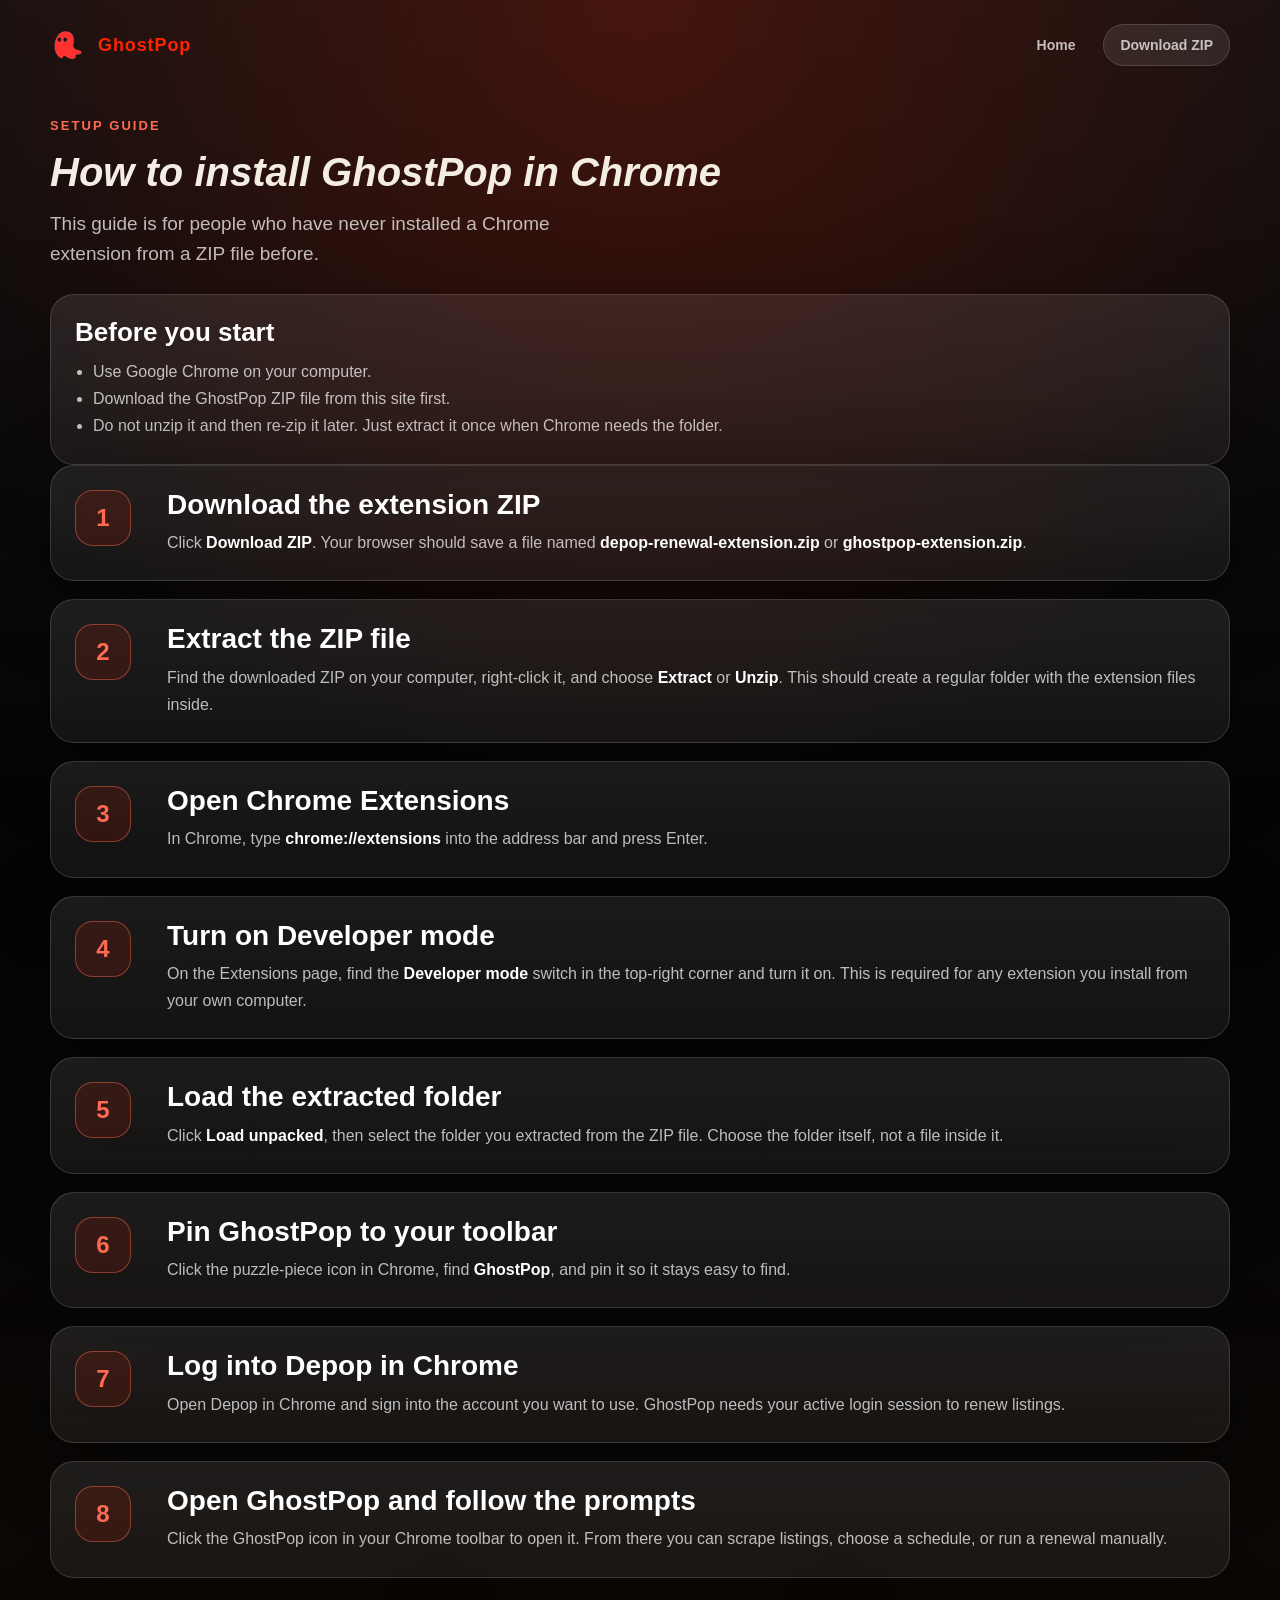
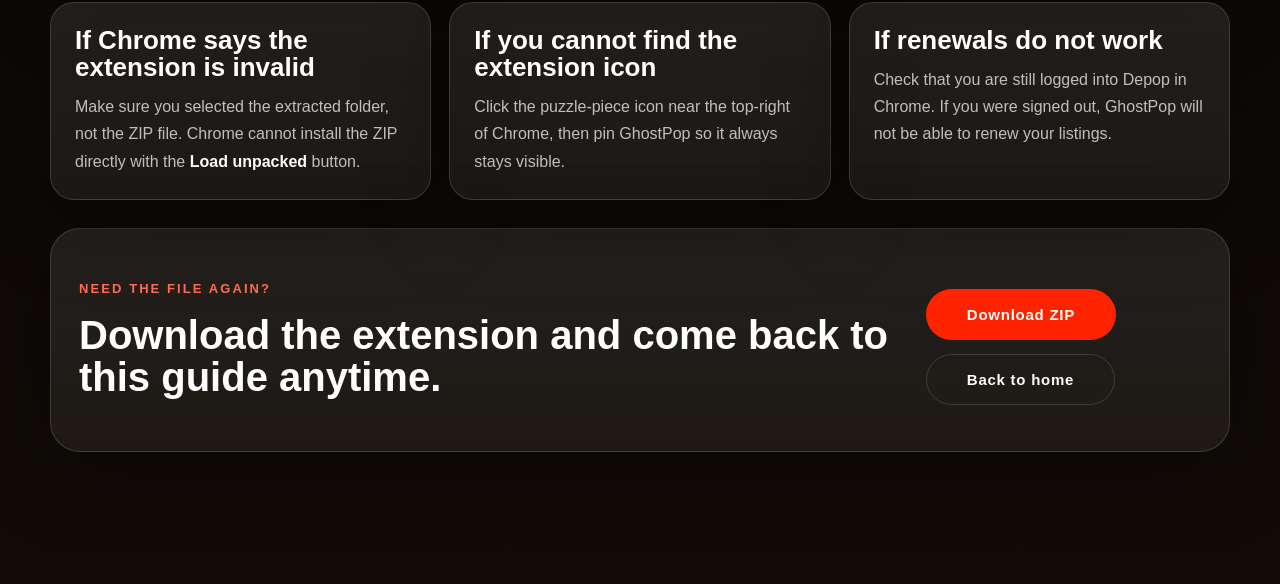
==== instructions.html @ 3f6aff55 "Add GhostPop download flow and setup guide" ====
<!DOCTYPE html>
<html lang="en">
<head>
  <meta charset="UTF-8">
  <meta name="viewport" content="width=device-width, initial-scale=1.0">
  <title>GhostPop Setup Guide</title>
  <link rel="stylesheet" href="style.css">
  <link rel="icon" href="assets/icon32.png">
</head>
<body>
  <div class="page-shell">
    <header class="site-header">
      <a class="brand" href="index.html" aria-label="GhostPop home">
        <img src="assets/icon128.png" alt="GhostPop logo">
        <span>GhostPop</span>
      </a>

      <nav class="site-nav" aria-label="Primary">
        <a href="index.html">Home</a>
        <a href="ghostpop-extension.zip" download="depop-renewal-extension.zip" class="nav-cta">Download ZIP</a>
      </nav>
    </header>

    <main class="instructions-page">
      <section class="instructions-hero">
        <p class="eyebrow">Setup guide</p>
        <h1>How to install GhostPop in Chrome</h1>
        <p class="hero-text">This guide is for people who have never installed a Chrome extension from a ZIP file before.</p>
      </section>

      <section class="callout-card">
        <h2>Before you start</h2>
        <ul>
          <li>Use Google Chrome on your computer.</li>
          <li>Download the GhostPop ZIP file from this site first.</li>
          <li>Do not unzip it and then re-zip it later. Just extract it once when Chrome needs the folder.</li>
        </ul>
      </section>

      <section class="instruction-steps">
        <article class="instruction-step">
          <div class="step-badge">1</div>
          <div>
            <h2>Download the extension ZIP</h2>
            <p>Click <strong>Download ZIP</strong>. Your browser should save a file named <strong>depop-renewal-extension.zip</strong> or <strong>ghostpop-extension.zip</strong>.</p>
          </div>
        </article>

        <article class="instruction-step">
          <div class="step-badge">2</div>
          <div>
            <h2>Extract the ZIP file</h2>
            <p>Find the downloaded ZIP on your computer, right-click it, and choose <strong>Extract</strong> or <strong>Unzip</strong>. This should create a regular folder with the extension files inside.</p>
          </div>
        </article>

        <article class="instruction-step">
          <div class="step-badge">3</div>
          <div>
            <h2>Open Chrome Extensions</h2>
            <p>In Chrome, type <strong>chrome://extensions</strong> into the address bar and press Enter.</p>
          </div>
        </article>

        <article class="instruction-step">
          <div class="step-badge">4</div>
          <div>
            <h2>Turn on Developer mode</h2>
            <p>On the Extensions page, find the <strong>Developer mode</strong> switch in the top-right corner and turn it on. This is required for any extension you install from your own computer.</p>
          </div>
        </article>

        <article class="instruction-step">
          <div class="step-badge">5</div>
          <div>
            <h2>Load the extracted folder</h2>
            <p>Click <strong>Load unpacked</strong>, then select the folder you extracted from the ZIP file. Choose the folder itself, not a file inside it.</p>
          </div>
        </article>

        <article class="instruction-step">
          <div class="step-badge">6</div>
          <div>
            <h2>Pin GhostPop to your toolbar</h2>
            <p>Click the puzzle-piece icon in Chrome, find <strong>GhostPop</strong>, and pin it so it stays easy to find.</p>
          </div>
        </article>

        <article class="instruction-step">
          <div class="step-badge">7</div>
          <div>
            <h2>Log into Depop in Chrome</h2>
            <p>Open Depop in Chrome and sign into the account you want to use. GhostPop needs your active login session to renew listings.</p>
          </div>
        </article>

        <article class="instruction-step">
          <div class="step-badge">8</div>
          <div>
            <h2>Open GhostPop and follow the prompts</h2>
            <p>Click the GhostPop icon in your Chrome toolbar to open it. From there you can scrape listings, choose a schedule, or run a renewal manually.</p>
          </div>
        </article>
      </section>

      <section class="callout-grid">
        <article class="callout-card">
          <h2>If Chrome says the extension is invalid</h2>
          <p>Make sure you selected the extracted folder, not the ZIP file. Chrome cannot install the ZIP directly with the <strong>Load unpacked</strong> button.</p>
        </article>

        <article class="callout-card">
          <h2>If you cannot find the extension icon</h2>
          <p>Click the puzzle-piece icon near the top-right of Chrome, then pin GhostPop so it always stays visible.</p>
        </article>

        <article class="callout-card">
          <h2>If renewals do not work</h2>
          <p>Check that you are still logged into Depop in Chrome. If you were signed out, GhostPop will not be able to renew your listings.</p>
        </article>
      </section>

      <section class="help-strip" aria-label="Download and return home">
        <div>
          <p class="eyebrow">Need the file again?</p>
          <h2>Download the extension and come back to this guide anytime.</h2>
        </div>
        <div class="hero-actions">
          <a href="ghostpop-extension.zip" download="depop-renewal-extension.zip" class="btn btn-primary">Download ZIP</a>
          <a href="index.html" class="btn btn-secondary">Back to home</a>
        </div>
      </section>
    </main>
  </div>
</body>
</html>
---- style.css ----
* {
  margin: 0;
  padding: 0;
  box-sizing: border-box;
}

:root {
  --red: #ff2300;
  --red-soft: #ff6a52;
  --black: #050505;
  --white: #ffffff;
  --cream: #f4ede3;
  --slate: rgba(255, 255, 255, 0.72);
  --border: rgba(255, 255, 255, 0.14);
  --panel: rgba(255, 255, 255, 0.06);
  --panel-strong: rgba(255, 255, 255, 0.09);
  --shadow: 0 24px 80px rgba(0, 0, 0, 0.35);
  --font: "Helvetica Neue", Helvetica, Arial, sans-serif;
}

body {
  font-family: var(--font);
  background:
    radial-gradient(circle at top, rgba(255, 35, 0, 0.22), transparent 35%),
    linear-gradient(180deg, #111 0%, var(--black) 38%, #120c08 100%);
  color: var(--white);
  overflow-x: hidden;
  min-height: 100vh;
}

a {
  color: inherit;
  text-decoration: none;
}

.page-shell {
  width: min(1180px, calc(100% - 32px));
  margin: 0 auto;
}

.site-header {
  display: flex;
  align-items: center;
  justify-content: space-between;
  gap: 24px;
  padding: 24px 0 12px;
}

.brand {
  display: inline-flex;
  align-items: center;
  gap: 12px;
}

.brand img {
  width: 36px;
  height: 36px;
}

.brand span {
  font-size: 18px;
  font-weight: 700;
  letter-spacing: 0.05em;
  color: var(--red);
}

.site-nav {
  display: flex;
  align-items: center;
  gap: 12px;
  flex-wrap: wrap;
}

.site-nav a {
  color: var(--slate);
  font-size: 14px;
  font-weight: 600;
  padding: 12px 16px;
  border-radius: 999px;
}

.site-nav a:hover,
.site-nav a:focus-visible,
.text-link:hover,
.text-link:focus-visible {
  color: var(--white);
}

.nav-cta {
  background: var(--panel-strong);
  border: 1px solid var(--border);
}

#hero {
  display: grid;
  grid-template-columns: minmax(0, 1.45fr) minmax(280px, 0.8fr);
  gap: 28px;
  align-items: stretch;
  padding: 64px 0 40px;
}

.hero-copy,
.install-card,
.callout-card,
.help-strip,
.instruction-step {
  border: 1px solid var(--border);
  background: linear-gradient(180deg, var(--panel-strong), var(--panel));
  box-shadow: var(--shadow);
}

.hero-copy {
  padding: 44px;
  border-radius: 36px;
}

#hero h1 {
  font-size: clamp(46px, 8vw, 92px);
  font-weight: 900;
  font-style: italic;
  color: var(--cream);
  letter-spacing: -0.02em;
  line-height: 0.95;
  max-width: 11ch;
  margin-bottom: 20px;
}

.eyebrow {
  font-size: 13px;
  text-transform: uppercase;
  letter-spacing: 0.16em;
  color: var(--red-soft);
  font-weight: 700;
  margin-bottom: 18px;
}

.hero-text {
  font-size: 19px;
  color: var(--slate);
  max-width: 34rem;
  line-height: 1.6;
}

.hero-actions {
  display: flex;
  flex-wrap: wrap;
  gap: 14px;
  margin: 32px 0 18px;
}

.microcopy {
  color: rgba(255, 255, 255, 0.52);
  font-size: 14px;
}

.install-card {
  border-radius: 28px;
  padding: 32px 28px;
  align-self: center;
}

.install-card h2,
.section-heading h2,
.help-strip h2,
.instructions-hero h1,
.callout-card h2,
.instruction-step h2,
.step h3 {
  font-size: clamp(28px, 4vw, 40px);
  line-height: 1.05;
}

.install-card ol {
  margin: 22px 0;
  padding-left: 20px;
  color: var(--slate);
  line-height: 1.7;
}

.text-link {
  display: inline-flex;
  align-items: center;
  gap: 8px;
  color: var(--red-soft);
  font-weight: 700;
}

.btn {
  display: inline-flex;
  align-items: center;
  justify-content: center;
  font-family: var(--font);
  font-weight: 700;
  font-size: 15px;
  padding: 16px 40px;
  border-radius: 999px;
  letter-spacing: 0.05em;
  transition: transform 0.2s, opacity 0.2s, border-color 0.2s;
  border: 1px solid transparent;
}

.btn:hover,
.btn:focus-visible {
  opacity: 0.92;
  transform: translateY(-1px);
}

.btn-primary {
  background: var(--red);
  color: var(--white);
}

.btn-secondary {
  background: transparent;
  color: var(--white);
  border-color: var(--border);
}

#how-it-works {
  padding: 34px 0 28px;
}

.section-heading {
  margin-bottom: 24px;
}

.steps {
  display: grid;
  grid-template-columns: repeat(3, minmax(0, 1fr));
  gap: 18px;
}

.step {
  display: flex;
  flex-direction: column;
  align-items: flex-start;
  gap: 18px;
  border: 1px solid var(--border);
  border-radius: 26px;
  padding: 28px;
  background: rgba(255, 255, 255, 0.03);
}

.step span {
  font-size: 42px;
  font-weight: 900;
  font-style: italic;
  color: var(--red);
  opacity: 0.9;
}

.step h3 {
  font-size: 24px;
  margin-bottom: 12px;
}

.step p {
  font-size: 17px;
  font-weight: 500;
  color: var(--slate);
  line-height: 1.6;
}

.help-strip {
  margin: 28px 0 60px;
  padding: 28px;
  border-radius: 30px;
  display: flex;
  align-items: center;
  justify-content: space-between;
  gap: 20px;
}

.instructions-page {
  padding: 40px 0 72px;
}

.instructions-hero {
  max-width: 760px;
  margin-bottom: 24px;
}

.instructions-hero h1 {
  font-style: italic;
  color: var(--cream);
  margin-bottom: 16px;
}

.callout-grid,
.instruction-steps {
  display: grid;
  gap: 18px;
}

.callout-grid {
  grid-template-columns: repeat(3, minmax(0, 1fr));
  margin-top: 24px;
}

.callout-card {
  border-radius: 24px;
  padding: 24px;
}

.callout-card h2 {
  font-size: 26px;
  margin-bottom: 12px;
}

.callout-card p,
.callout-card li {
  color: var(--slate);
  line-height: 1.7;
}

.callout-card ul {
  padding-left: 18px;
}

.instruction-step {
  display: grid;
  grid-template-columns: 72px 1fr;
  gap: 20px;
  border-radius: 24px;
  padding: 24px;
}

.step-badge {
  width: 56px;
  height: 56px;
  border-radius: 18px;
  background: rgba(255, 35, 0, 0.12);
  border: 1px solid rgba(255, 106, 82, 0.45);
  color: var(--red-soft);
  display: flex;
  align-items: center;
  justify-content: center;
  font-size: 24px;
  font-weight: 800;
}

.instruction-step h2 {
  font-size: 28px;
  margin-bottom: 10px;
}

.instruction-step p,
strong {
  line-height: 1.7;
}

.instruction-step p {
  color: var(--slate);
}

strong {
  color: var(--white);
}

footer {
  text-align: center;
  padding: 0 24px 60px;
  color: rgba(255, 255, 255, 0.3);
  font-size: 14px;
}

footer a:hover {
  color: var(--red);
}

@media (max-width: 980px) {
  #hero,
  .steps,
  .callout-grid {
    grid-template-columns: 1fr;
  }

  .help-strip,
  .site-header {
    flex-direction: column;
    align-items: flex-start;
  }
}

@media (max-width: 640px) {
  .page-shell {
    width: min(100% - 20px, 1180px);
  }

  .hero-copy,
  .install-card,
  .callout-card,
  .help-strip,
  .instruction-step {
    padding: 22px;
    border-radius: 22px;
  }

  .site-nav {
    width: 100%;
  }

  .site-nav a,
  .btn {
    width: 100%;
  }

  .instruction-step {
    grid-template-columns: 1fr;
  }
}
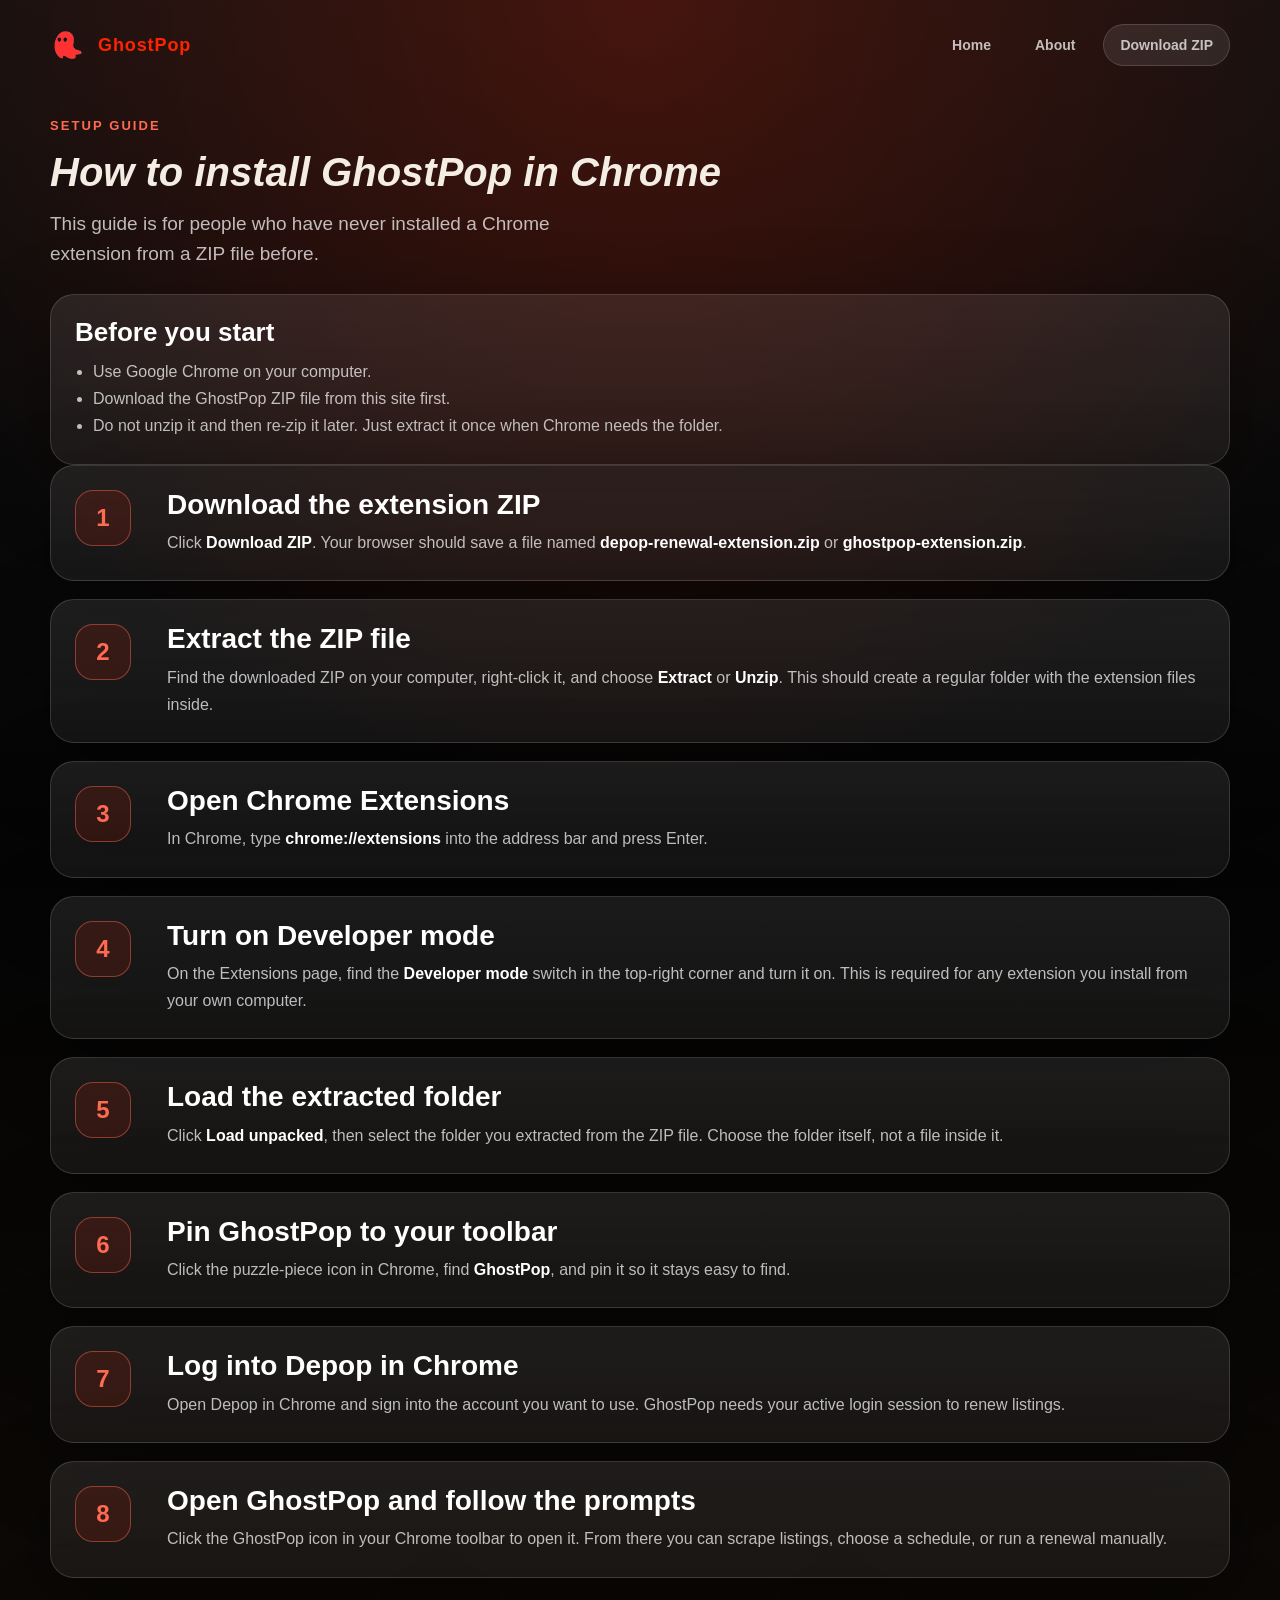
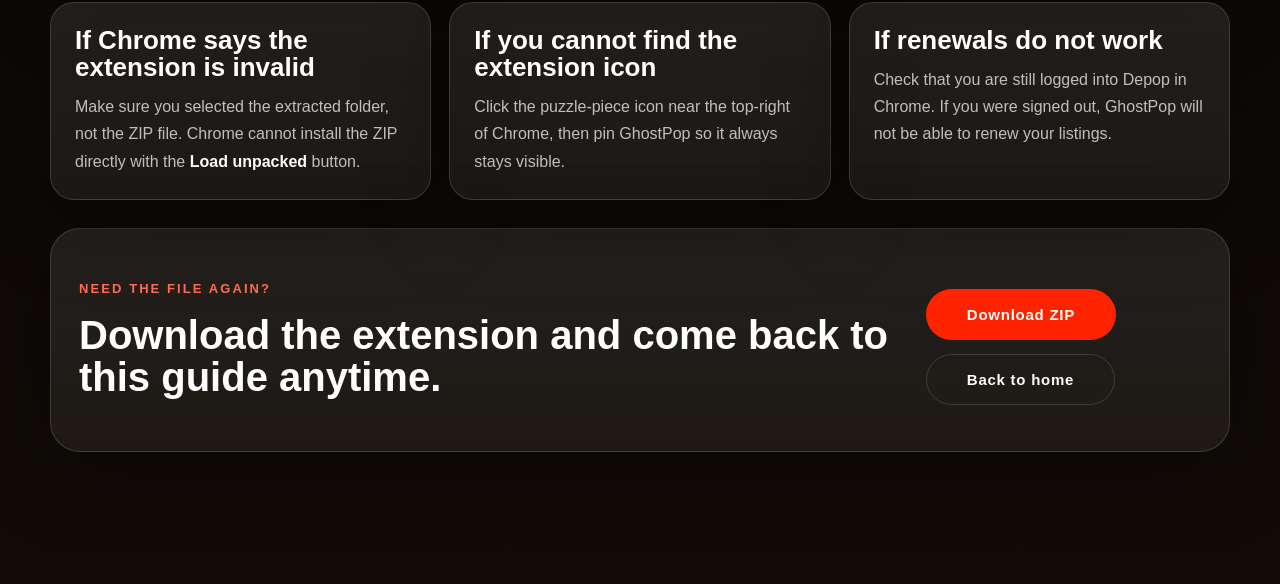
==== commit 90fb2ca1: "update about us" ====
--- a/instructions.html
+++ b/instructions.html
@@ -17,6 +17,7 @@
 
       <nav class="site-nav" aria-label="Primary">
         <a href="index.html">Home</a>
+        <a href="about.html">About</a>
         <a href="ghostpop-extension.zip" download="depop-renewal-extension.zip" class="nav-cta">Download ZIP</a>
       </nav>
     </header>
--- a/style.css
+++ b/style.css
@@ -297,6 +297,13 @@
   margin-top: 24px;
 }
 
+.story-grid {
+  display: grid;
+  grid-template-columns: repeat(2, minmax(0, 1fr));
+  gap: 18px;
+  margin-bottom: 24px;
+}
+
 .callout-card {
   border-radius: 24px;
   padding: 24px;
@@ -315,6 +322,10 @@
 
 .callout-card ul {
   padding-left: 18px;
+}
+
+.story-feature {
+  margin-bottom: 24px;
 }
 
 .instruction-step {
@@ -371,7 +382,8 @@
 @media (max-width: 980px) {
   #hero,
   .steps,
-  .callout-grid {
+  .callout-grid,
+  .story-grid {
     grid-template-columns: 1fr;
   }
 
